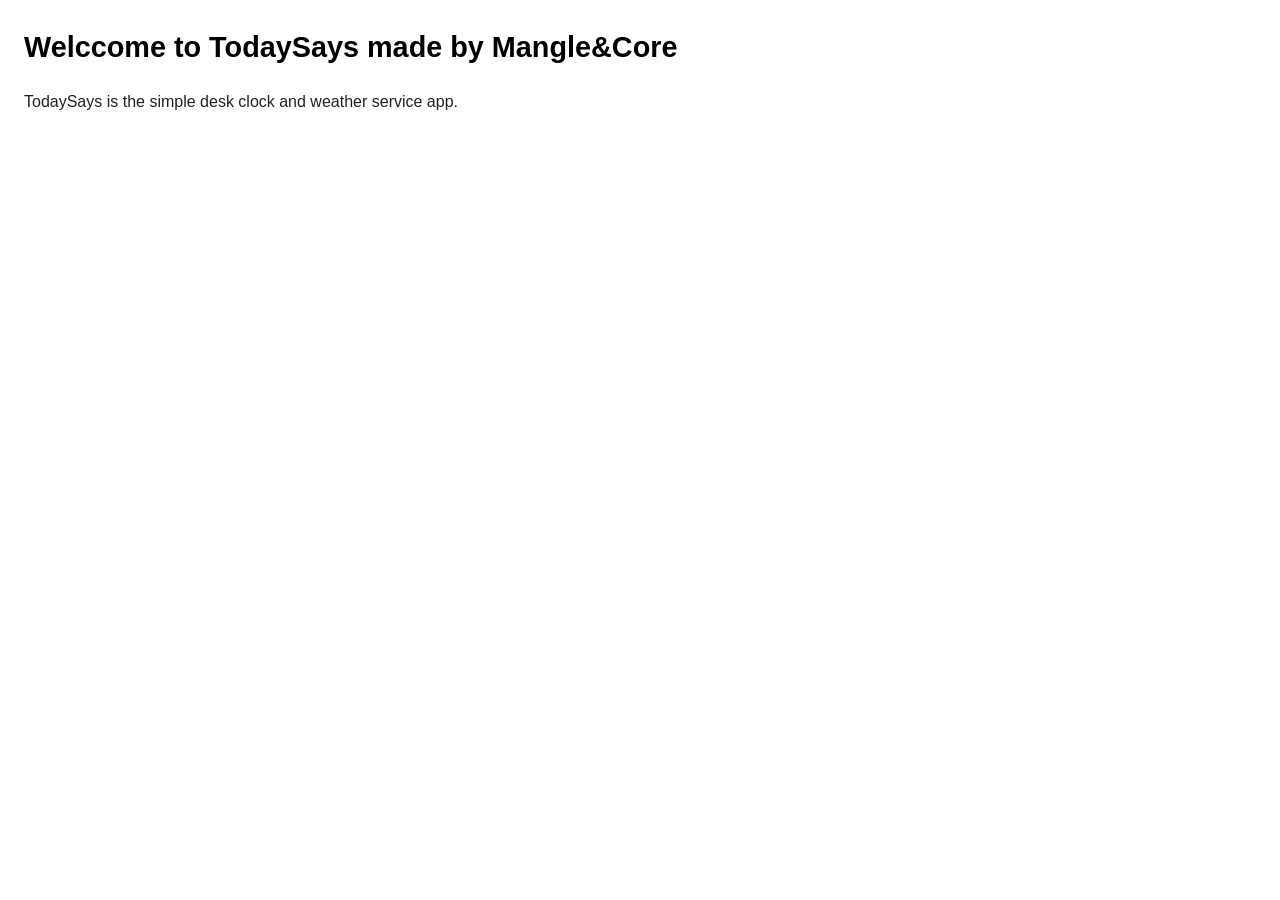
==== index.html @ f452d055 "Add files via upload" ====
<!DOCTYPE html>
<html lang="en">
<head>
    <meta charset="UTF-8">
    <title>Mantlencore - TodaySays</title>
    <meta name="viewport" content="width=device-width, initial-scale=1.0">
    <style>
        body {
            font-family: Arial, Helvetica, sans-serif;
            line-height: 1.6;
            margin: 24px;
            color: #222;
        }
        h1, h2 {
            color: #000;
        }
        h1 {
            font-size: 1.8em;
        }
        h2 {
            margin-top: 1.5em;
            font-size: 1.3em;
        }
        ul {
            margin-left: 20px;
        }
        .note {
            font-size: 0.95em;
            color: #555;
        }
        .contact {
            font-weight: bold;
        }
    </style>
</head>
<body>
    <h1>Welccome to TodaySays made by Mangle&Core</h1>
    <p>
    TodaySays is the simple desk clock and weather service app.
    </p>
</body>
</html>
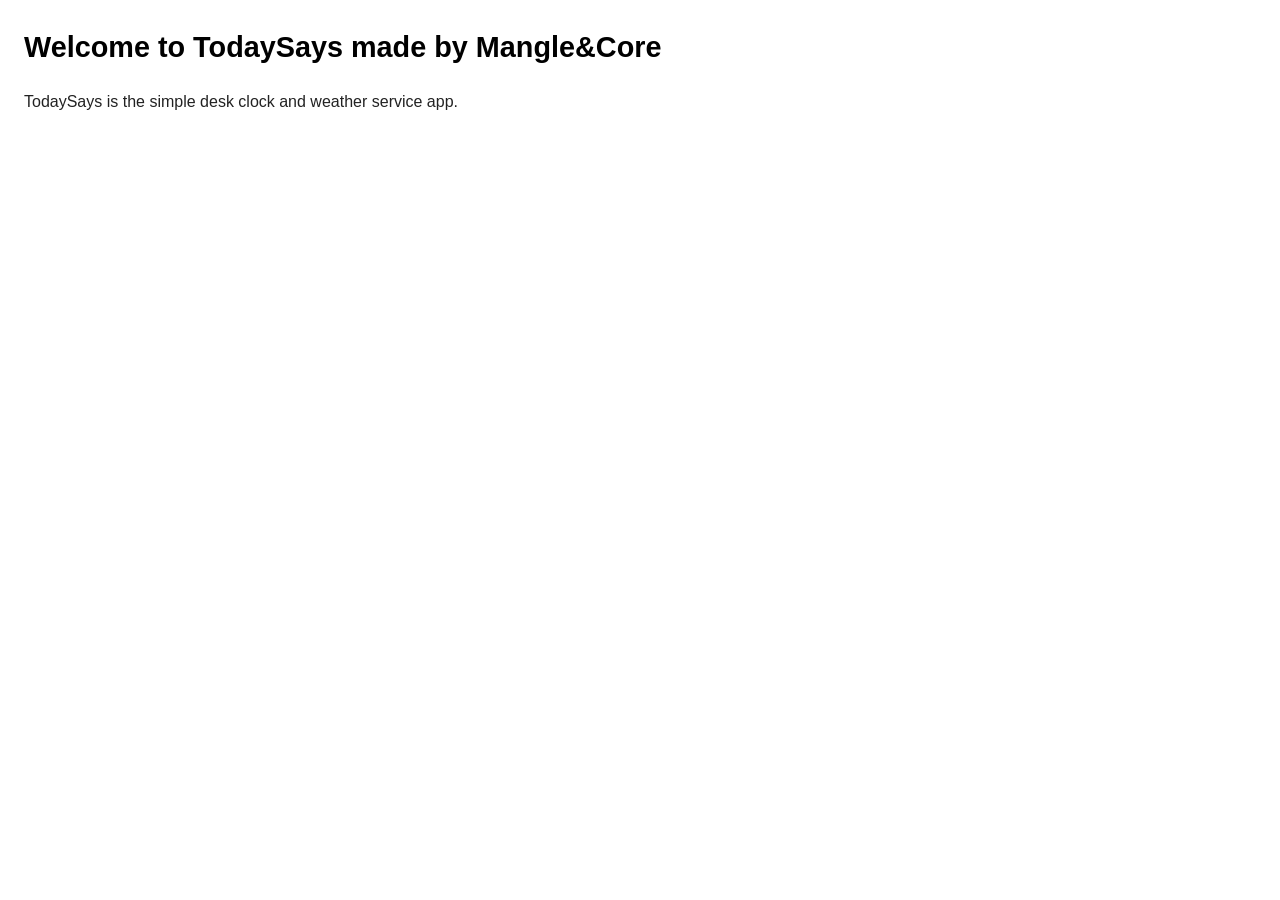
==== commit 41eb043f: "Update index.html" ====
--- a/index.html
+++ b/index.html
@@ -34,7 +34,7 @@
     </style>
 </head>
 <body>
-    <h1>Welccome to TodaySays made by Mangle&Core</h1>
+    <h1>Welcome to TodaySays made by Mangle&Core</h1>
     <p>
     TodaySays is the simple desk clock and weather service app.
     </p>
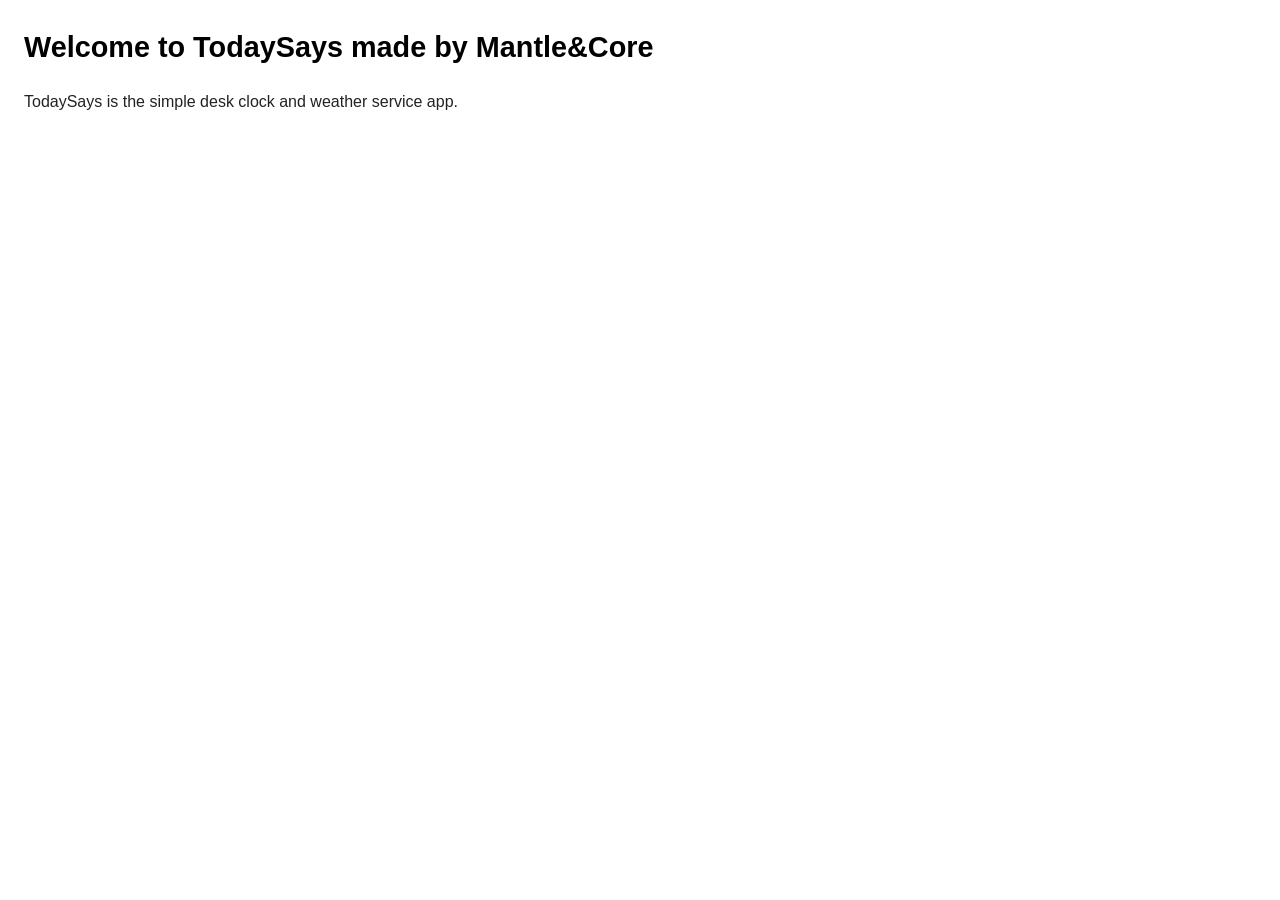
==== commit 46c8a972: "Update index.html" ====
--- a/index.html
+++ b/index.html
@@ -34,7 +34,7 @@
     </style>
 </head>
 <body>
-    <h1>Welcome to TodaySays made by Mangle&Core</h1>
+    <h1>Welcome to TodaySays made by Mantle&Core</h1>
     <p>
     TodaySays is the simple desk clock and weather service app.
     </p>
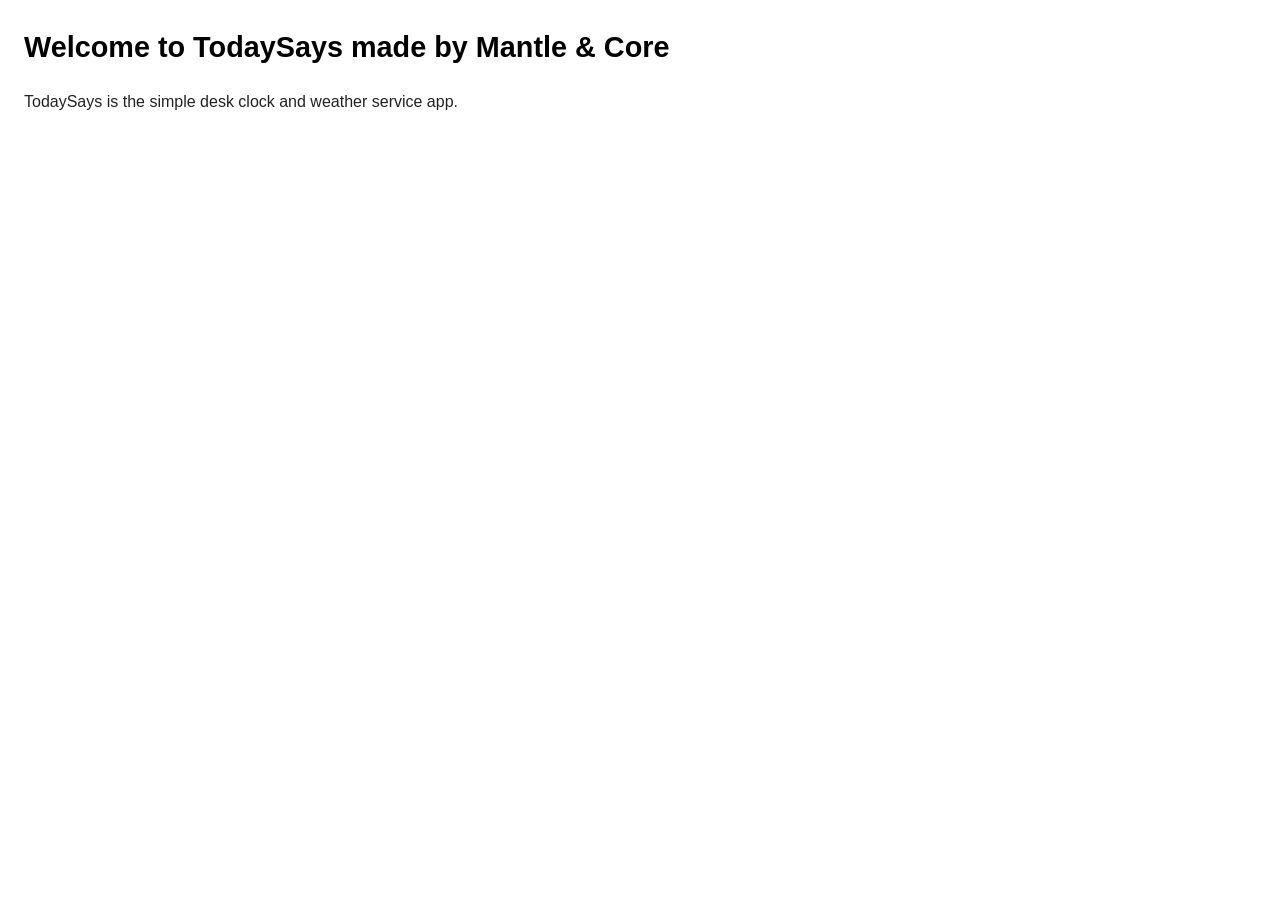
==== commit 02bda4a4: "Update index.html" ====
--- a/index.html
+++ b/index.html
@@ -34,7 +34,7 @@
     </style>
 </head>
 <body>
-    <h1>Welcome to TodaySays made by Mantle&Core</h1>
+    <h1>Welcome to TodaySays made by Mantle & Core</h1>
     <p>
     TodaySays is the simple desk clock and weather service app.
     </p>
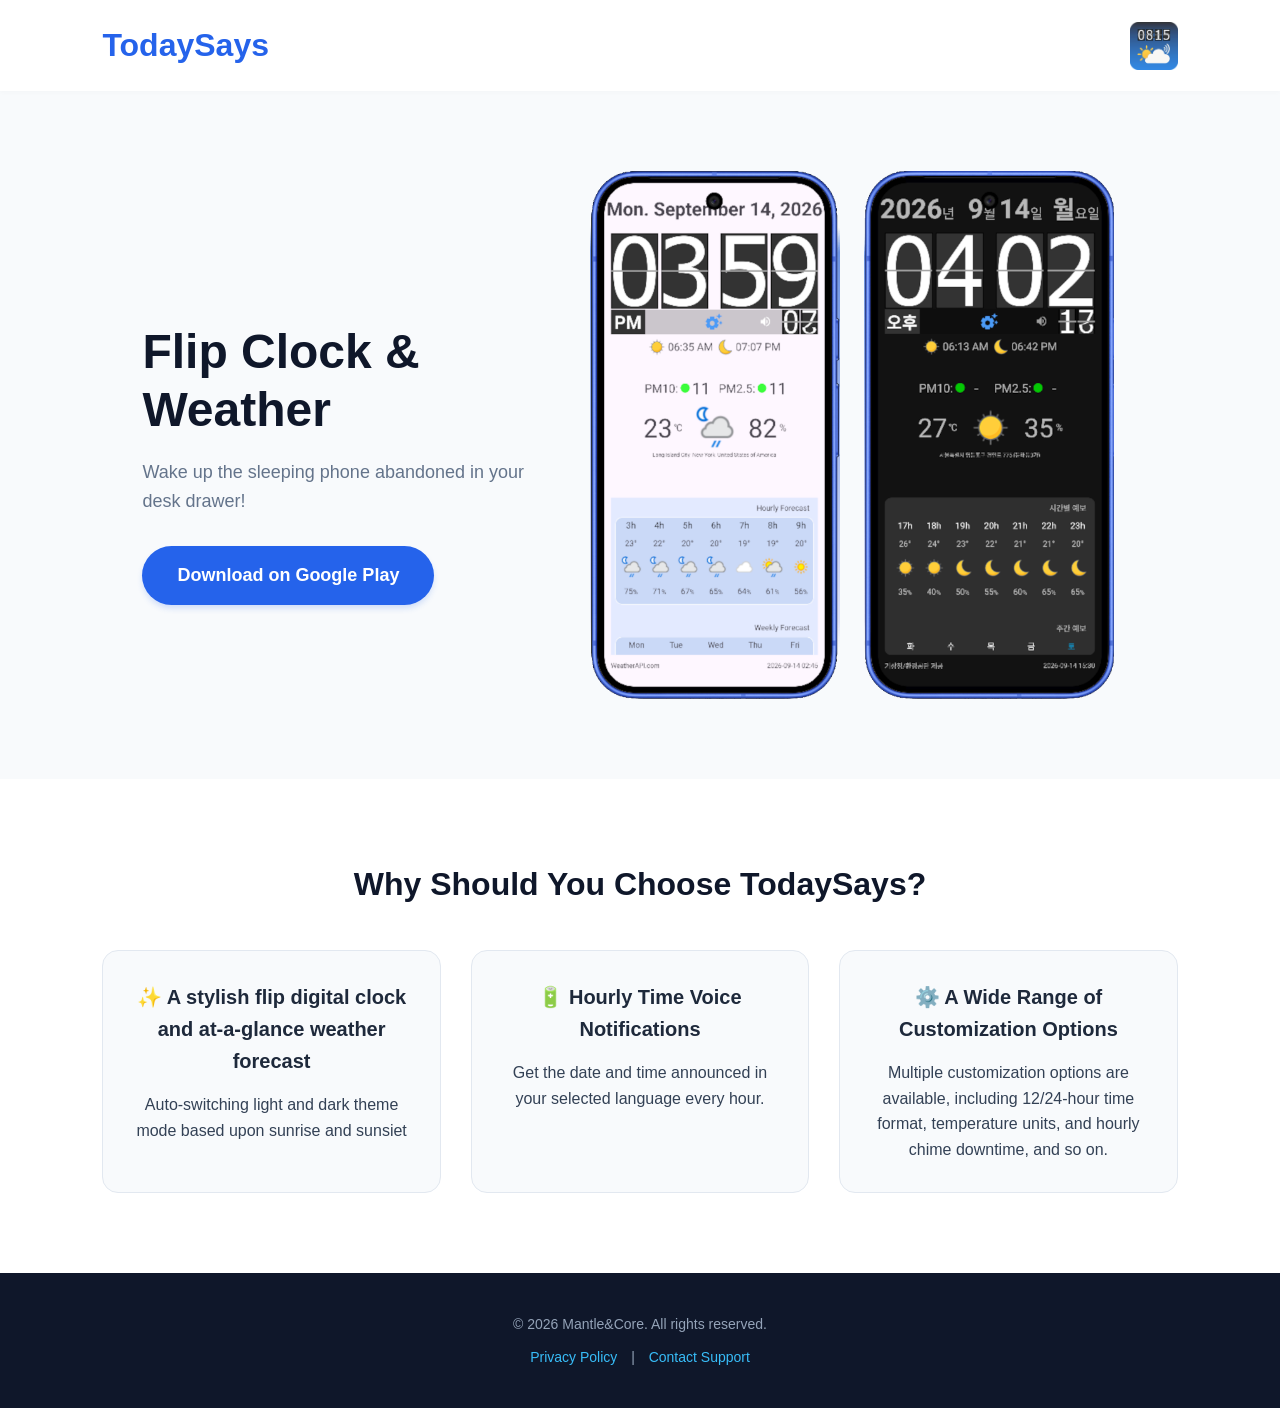
==== commit 9c7e865f: "261012_init" ====
--- a/index.html
+++ b/index.html
@@ -2,41 +2,72 @@
 <html lang="en">
 <head>
     <meta charset="UTF-8">
-    <title>Mantlencore - TodaySays</title>
     <meta name="viewport" content="width=device-width, initial-scale=1.0">
-    <style>
-        body {
-            font-family: Arial, Helvetica, sans-serif;
-            line-height: 1.6;
-            margin: 24px;
-            color: #222;
-        }
-        h1, h2 {
-            color: #000;
-        }
-        h1 {
-            font-size: 1.8em;
-        }
-        h2 {
-            margin-top: 1.5em;
-            font-size: 1.3em;
-        }
-        ul {
-            margin-left: 20px;
-        }
-        .note {
-            font-size: 0.95em;
-            color: #555;
-        }
-        .contact {
-            font-weight: bold;
-        }
-    </style>
+    <title>TodaySays: Flip Clock and Weather</title>
+    <link rel="stylesheet" href="styles.css">
+    
 </head>
 <body>
-    <h1>Welcome to TodaySays made by Mantle & Core</h1>
-    <p>
-    TodaySays is the simple desk clock and weather service app.
-    </p>
+    <!-- 헤더 영역 -->
+    <header>
+        <div class="logo">TodaySays</div>
+        <img src="images/logo.png" alt="Icon" class="icon">
+        
+        <!-- 필요 시 상단 메뉴 추가 가능 -->
+    </header>
+
+    <!-- 메인 화면 (히어로 섹션) -->
+    <section class="hero">
+        <div class="hero-text">
+            <!-- 앞서 논의한 ASO 핵심 키워드를 제목에 녹여내세요 -->
+            <h1> <br>Flip Clock & Weather</h1>
+            <p>Wake up the sleeping phone abandoned in your desk drawer!</p>
+            <!-- 실제 구글 플레이스토어 주소 링크를 넣으세요 -->
+            <a href="https://play.google.com/store/apps/details?id=com.mantlencore.todaysays" class="download-btn" target="_blank">
+                Download on Google Play
+            </a>
+        </div>
+        <div class="hero-image">
+            <!-- phone-mockup 내부를 실제 앱 스크린샷 이미지(<img src="..">)로 교체하면 훨씬 보기 좋습니다 -->
+            <!-- <div class="phone-mockup">
+                
+            </div> -->
+            <img src="images/screenshot_light.png" class="screenshot">
+            <img src="images/screenshot_dark.png" class="screenshot">
+        </div>
+    </section>
+
+    <!-- 앱의 핵심 장점 섹션 -->
+    <section class="features">
+        <h2>Why Should You Choose TodaySays?</h2>
+        <div class="grid">
+            <div class="card">
+                <h3>✨ A stylish flip digital clock and at-a-glance weather forecast</h3>
+                <p>Auto-switching light and dark theme mode based upon sunrise and sunsiet</p>
+            </div>
+            <div class="card">
+                <h3>🔋 Hourly Time Voice Notifications</h3>
+                <p>Get the date and time announced in your selected language every hour.</p>
+            </div>
+            <div class="card">
+                <h3>⚙️ A Wide Range of Customization Options</h3>
+                <p>
+                  Multiple customization options are available, including 12/24-hour time format,
+                  temperature units, and hourly chime downtime, and so on.
+                </p>
+            </div>
+        </div>
+    </section>
+
+    <!-- 푸터 영역 (구글 애즈/애드몹 필수용 Privacy Policy 포함) -->
+    <footer>
+        <p>&copy; 2026 Mantle&Core. All rights reserved.</p>
+        <p style="margin-top: 10px;">
+            <!-- 구글 애드몹 연동 및 심사에 필요한 개인정보 처리방침 링크를 여기에 연결하세요 -->
+            <a href="privacy.html">Privacy Policy</a> |
+            <a href="mailto:mantlencore@gmail.com">Contact Support</a>
+        </p>
+    </footer>
+
 </body>
 </html>
--- a/styles.css
+++ b/styles.css
@@ -0,0 +1,177 @@
+/* 기본 스타일 초기화 */
+* {
+    margin: 0;
+    padding: 0;
+    box-sizing: border-box;
+    font-family: 'Noto Sans KR', sans-serif;
+}
+
+body {
+    background-color: #f8fafc;
+    color: #334155;
+    line-height: 1.6;
+}
+
+/* 헤더 / 상단 바 */
+header {
+    display: flex;
+    justify-content: space-between;
+    align-items: center;
+    padding: 20px 8%;
+    background-color: #ffffff;
+    box-shadow: 0 2px 4px rgba(0,0,0,0.02);
+}
+
+.logo {
+    font-size: 32px;
+    font-weight: 700;
+    color: #2563eb;
+}
+
+.icon {
+    width:48px;
+}
+
+/* 메인 히어로 섹션 */
+.hero {
+    display: flex;
+    align-items: center;
+    justify-content: space-between;
+    padding: 80px 8%;
+    max-width: 1200px;
+    margin: 0 auto;
+}
+
+.hero-text {
+    flex: 1;
+    padding-right: 40px;
+}
+
+.hero-text h1 {
+    font-size: 48px;
+    line-height: 1.2;
+    margin-bottom: 20px;
+    color: #0f172a;
+}
+
+.hero-text p {
+    font-size: 18px;
+    color: #64748b;
+    margin-bottom: 30px;
+}
+
+/* 다운로드 버튼 */
+.download-btn {
+    display: inline-block;
+    background-color: #2563eb;
+    color: #ffffff;
+    padding: 15px 35px;
+    font-size: 18px;
+    font-weight: 600;
+    text-decoration: none;
+    border-radius: 30px;
+    transition: background 0.3s ease;
+    box-shadow: 0 4px 6px -1px rgba(37, 99, 235, 0.2);
+}
+
+.download-btn:hover {
+    background-color: #1d4ed8;
+}
+
+/* 앱 스크린샷 영역 */
+.hero-image {
+    flex: 1;
+    display: flex;
+    justify-content: center;
+}
+
+.phone-mockup {
+    width: 300px;
+    height: 600px;
+    
+    background-color: #e2e8f0; /* 실제 앱 스크린샷 이미지 주소(img src)로 대체하세요 */
+    border: 12px solid #0f172a;
+    border-radius: 36px;
+    box-shadow: 0 25px 50px -12px rgba(0, 0, 0, 0.25);
+    display: flex;
+    align-items: center;
+    justify-content: center;
+    color: #94a3b8;
+    font-weight: bold;
+    overflow: hidden;
+}
+
+.screenshot {
+    width: 250px;
+    margin-right: 24px;
+    display: flex;
+    align-items: center;
+    justify-content: center;
+    color: #94a3b8;
+}
+
+/* 특징(Features) 섹션 */
+.features {
+    background-color: #ffffff;
+    padding: 80px 8%;
+    text-align: center;
+}
+
+.features h2 {
+    font-size: 32px;
+    margin-bottom: 40px;
+    color: #0f172a;
+}
+
+.grid {
+    display: grid;
+    grid-template-columns: repeat(auto-fit, minmax(250px, 1fr));
+    gap: 30px;
+    max-width: 1200px;
+    margin: 0 auto;
+}
+
+.card {
+    padding: 30px;
+    background: #f8fafc;
+    border-radius: 16px;
+    border: 1px solid #e2e8f0;
+}
+
+.card h3 {
+    font-size: 20px;
+    margin-bottom: 15px;
+    color: #1e293b;
+}
+
+
+/* 푸터 (하단 정보 및 개인정보처리방침) */
+footer {
+    background-color: #0f172a;
+    color: #94a3b8;
+    padding: 40px 8%;
+    text-align: center;
+    font-size: 14px;
+}
+
+footer a {
+    color: #38bdf8;
+    text-decoration: none;
+    margin: 0 10px;
+}
+
+/* 모바일 대응 반응형 디자인 */
+@media (max-width: 768px) {
+    .hero {
+        flex-direction: column;
+        text-align: center;
+        padding: 40px 20px;
+    }
+    .hero-text {
+        padding-right: 0;
+        margin-bottom: 40px;
+    }
+    .hero-text h1 {
+        font-size: 32px;
+    }
+}
